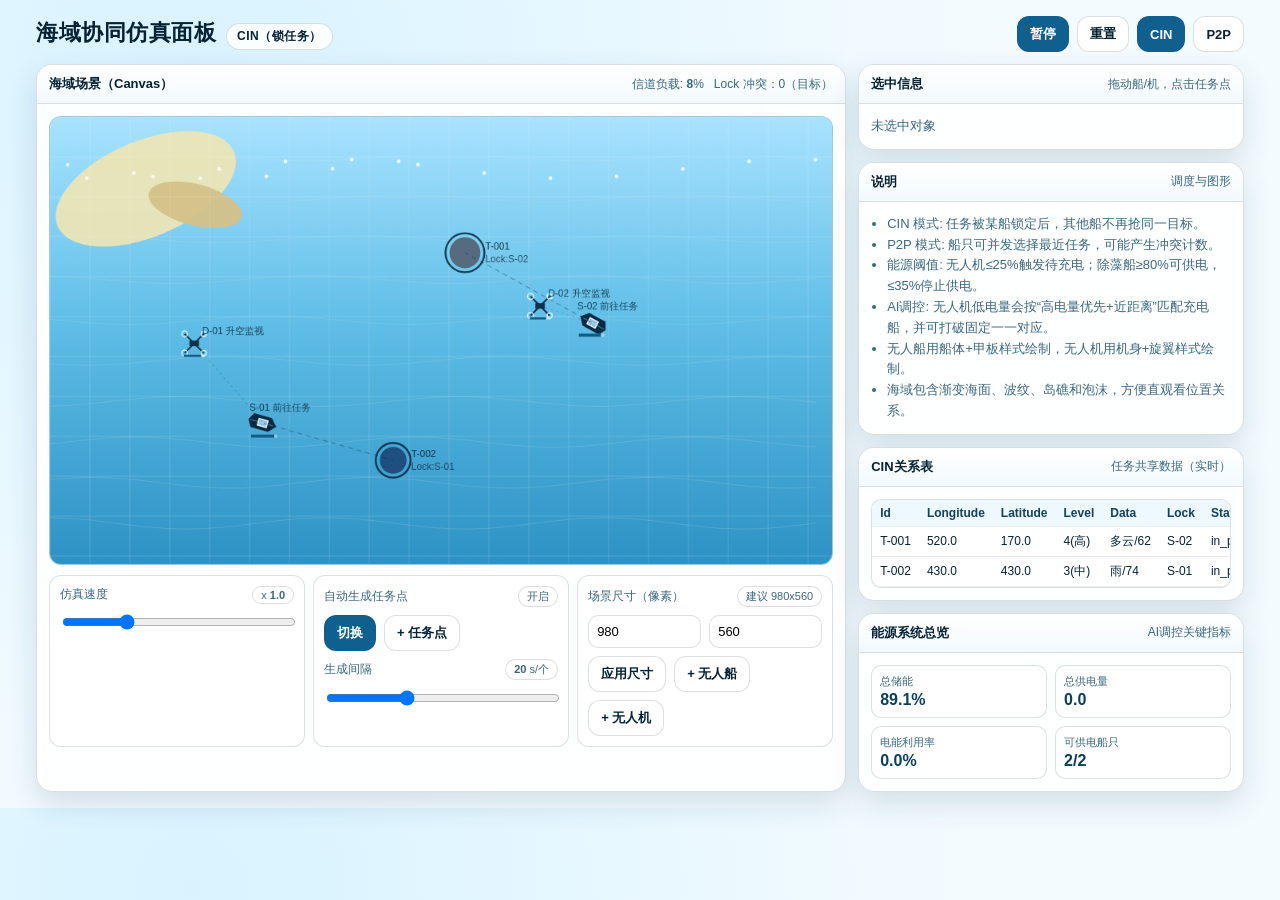
==== index.html @ eb2faadb "init" ====
﻿<!doctype html>
<html lang="zh-CN">
<head>
  <meta charset="utf-8" />
  <meta name="viewport" content="width=device-width,initial-scale=1" />
  <title>海域协同仿真面板</title>
  <style>
    :root {
      --ink: #062235;
      --muted: #3a677e;
      --line: rgba(6, 34, 53, 0.14);
      --card: rgba(255, 255, 255, 0.9);
      --bg-a: #d8f3ff;
      --bg-b: #f4fbff;
      --btn: #0f5f8f;
      --btn-hover: #0b4d74;
      --radius: 16px;
      --shadow: 0 12px 30px rgba(8, 56, 82, 0.14);
    }

    * { box-sizing: border-box; }

    body {
      margin: 0;
      color: var(--ink);
      font-family: "PingFang SC", "Microsoft YaHei", "Noto Sans SC", sans-serif;
      background: radial-gradient(circle at 15% 10%, var(--bg-a), var(--bg-b) 60%);
    }

    .wrap {
      max-width: 1240px;
      margin: 0 auto;
      padding: 16px;
    }

    .top {
      display: flex;
      flex-wrap: wrap;
      justify-content: space-between;
      align-items: center;
      gap: 10px;
      margin-bottom: 12px;
    }

    h1 {
      margin: 0;
      font-size: 22px;
      letter-spacing: 0.5px;
    }

    .badge {
      display: inline-block;
      margin-left: 10px;
      border: 1px solid var(--line);
      border-radius: 999px;
      padding: 4px 10px;
      font-size: 12px;
      background: rgba(255, 255, 255, 0.85);
    }

    .row {
      display: grid;
      grid-template-columns: minmax(0, 2.1fr) minmax(280px, 1fr);
      gap: 12px;
    }

    @media (max-width: 980px) {
      .row { grid-template-columns: 1fr; }
    }

    .card {
      background: var(--card);
      border: 1px solid var(--line);
      border-radius: var(--radius);
      box-shadow: var(--shadow);
      overflow: hidden;
      backdrop-filter: blur(4px);
    }

    .card-hd {
      padding: 10px 12px;
      border-bottom: 1px solid var(--line);
      display: flex;
      justify-content: space-between;
      align-items: center;
      gap: 8px;
      background: linear-gradient(180deg, rgba(255,255,255,0.95), rgba(240,249,255,0.85));
      font-size: 13px;
      font-weight: 700;
    }

    .small {
      font-size: 12px;
      color: var(--muted);
      display: flex;
      gap: 10px;
      flex-wrap: wrap;
      font-weight: 500;
    }

    .card-bd { padding: 12px; }

    canvas {
      width: 100%;
      height: auto;
      border-radius: 12px;
      border: 1px solid var(--line);
      display: block;
      background: #b7e8ff;
    }

    .controls {
      display: flex;
      flex-wrap: wrap;
      gap: 8px;
    }

    button {
      appearance: none;
      border: 1px solid var(--line);
      color: var(--ink);
      border-radius: 12px;
      background: #fff;
      font-size: 13px;
      font-weight: 600;
      padding: 8px 12px;
      cursor: pointer;
    }

    button.primary {
      background: var(--btn);
      color: #fff;
      border-color: transparent;
    }

    button.primary:hover { background: var(--btn-hover); }

    .grid3 {
      display: grid;
      grid-template-columns: repeat(3, minmax(0, 1fr));
      gap: 8px;
    }

    @media (max-width: 980px) {
      .grid3 { grid-template-columns: 1fr; }
    }

    .field {
      border: 1px solid var(--line);
      border-radius: 12px;
      padding: 10px;
      background: rgba(255, 255, 255, 0.7);
    }

    .field label {
      display: flex;
      justify-content: space-between;
      align-items: center;
      font-size: 12px;
      color: var(--muted);
      margin-bottom: 8px;
    }

    .pill {
      border: 1px solid var(--line);
      background: #fff;
      border-radius: 999px;
      padding: 2px 8px;
      font-size: 11px;
      color: var(--muted);
    }

    input[type="range"] { width: 100%; }

    input[type="number"] {
      width: 100%;
      border: 1px solid var(--line);
      border-radius: 10px;
      font-size: 13px;
      padding: 8px;
    }

    .kv { line-height: 1.6; font-size: 13px; }
    .muted { color: var(--muted); }
    .table-wrap {
      max-height: 260px;
      overflow: auto;
      border: 1px solid var(--line);
      border-radius: 10px;
      background: rgba(255, 255, 255, 0.85);
    }
    table {
      width: 100%;
      border-collapse: collapse;
      font-size: 12px;
    }
    th, td {
      text-align: left;
      padding: 6px 8px;
      border-bottom: 1px solid rgba(6, 34, 53, 0.08);
      white-space: nowrap;
    }
    th {
      position: sticky;
      top: 0;
      z-index: 1;
      background: #eef8ff;
      color: #12415e;
      font-weight: 700;
    }
    .metric-grid {
      display: grid;
      grid-template-columns: 1fr 1fr;
      gap: 8px;
    }
    .metric {
      border: 1px solid var(--line);
      border-radius: 10px;
      background: rgba(255, 255, 255, 0.82);
      padding: 8px;
    }
    .metric .k {
      font-size: 11px;
      color: var(--muted);
    }
    .metric .v {
      margin-top: 2px;
      font-size: 16px;
      font-weight: 700;
      color: #0a3f5e;
    }

    ul {
      margin: 0;
      padding-left: 16px;
      color: var(--muted);
      line-height: 1.6;
      font-size: 13px;
    }
  </style>
</head>

<body>
  <div class="wrap">
    <div class="top">
      <div>
        <h1>海域协同仿真面板<span id="modeBadge" class="badge">CIN（锁任务）</span></h1>
      </div>
      <div class="controls">
        <button id="btnRun" class="primary">暂停</button>
        <button id="btnReset">重置</button>
        <button id="btnCIN" class="primary">CIN</button>
        <button id="btnP2P">P2P</button>
      </div>
    </div>

    <div class="row">
      <div class="card">
        <div class="card-hd">
          <div>海域场景（Canvas）</div>
          <div class="small">
            <span>信道负载: <b id="signalLoad">0</b>%</span>
            <span id="conflictText">Lock 冲突：0（目标）</span>
          </div>
        </div>
        <div class="card-bd">
          <canvas id="cv" width="980" height="560"></canvas>

          <div style="height:10px"></div>

          <div class="grid3">
            <div class="field">
              <label><span>仿真速度</span><span class="pill">x <b id="simSpeedTxt">1.0</b></span></label>
              <input id="simSpeed" type="range" min="0.3" max="3" step="0.1" value="1" />
            </div>

            <div class="field">
              <label><span>自动生成任务点</span><span class="pill" id="autoSpawnTxt">开启</span></label>
              <div class="controls">
                <button id="btnAutoSpawn" class="primary">切换</button>
                <button id="btnAddTask">+ 任务点</button>
              </div>
              <div style="height:8px"></div>
              <label><span>生成间隔</span><span class="pill"><b id="spawnRateTxt">20</b> s/个</span></label>
              <input id="spawnRate" type="range" min="15" max="30" step="1" value="20" />
            </div>

            <div class="field">
              <label><span>场景尺寸（像素）</span><span class="pill">建议 980x560</span></label>
              <div style="display:grid;grid-template-columns:1fr 1fr;gap:8px;">
                <input id="w" type="number" min="640" max="1400" value="980" />
                <input id="h" type="number" min="380" max="900" value="560" />
              </div>
              <div style="height:8px"></div>
              <div class="controls">
                <button id="btnApplySize">应用尺寸</button>
                <button id="btnAddShip">+ 无人船</button>
                <button id="btnAddDrone">+ 无人机</button>
              </div>
            </div>
          </div>
        </div>
      </div>

      <div>
        <div class="card">
          <div class="card-hd">
            <div>选中信息</div>
            <div class="small">拖动船/机，点击任务点</div>
          </div>
          <div class="card-bd">
            <div id="selInfo" class="kv"><span class="muted">未选中对象</span></div>
          </div>
        </div>

        <div style="height:12px"></div>

        <div class="card">
          <div class="card-hd">
            <div>说明</div>
            <div class="small">调度与图形</div>
          </div>
          <div class="card-bd">
            <ul>
              <li>CIN 模式: 任务被某船锁定后，其他船不再抢同一目标。</li>
              <li>P2P 模式: 船只可并发选择最近任务，可能产生冲突计数。</li>
              <li>能源阈值: 无人机≤25%触发待充电；除藻船≥80%可供电，≤35%停止供电。</li>
              <li>AI调控: 无人机低电量会按“高电量优先+近距离”匹配充电船，并可打破固定一一对应。</li>
              <li>无人船用船体+甲板样式绘制，无人机用机身+旋翼样式绘制。</li>
              <li>海域包含渐变海面、波纹、岛礁和泡沫，方便直观看位置关系。</li>
            </ul>
          </div>
        </div>

        <div style="height:12px"></div>

        <div class="card">
          <div class="card-hd">
            <div>CIN关系表</div>
            <div class="small">任务共享数据（实时）</div>
          </div>
          <div class="card-bd">
            <div class="table-wrap">
              <table>
                <thead>
                  <tr>
                    <th>Id</th>
                    <th>Longitude</th>
                    <th>Latitude</th>
                    <th>Level</th>
                    <th>Data</th>
                    <th>Lock</th>
                    <th>Status</th>
                  </tr>
                </thead>
                <tbody id="cinTableBody"></tbody>
              </table>
            </div>
          </div>
        </div>

        <div style="height:12px"></div>

        <div class="card">
          <div class="card-hd">
            <div>能源系统总览</div>
            <div class="small">AI调控关键指标</div>
          </div>
          <div class="card-bd">
            <div class="metric-grid">
              <div class="metric">
                <div class="k">总储能</div>
                <div class="v" id="mTotalStorage">0%</div>
              </div>
              <div class="metric">
                <div class="k">总供电量</div>
                <div class="v" id="mTotalSupply">0</div>
              </div>
              <div class="metric">
                <div class="k">电能利用率</div>
                <div class="v" id="mUtilRate">0%</div>
              </div>
              <div class="metric">
                <div class="k">可供电船只</div>
                <div class="v" id="mChargeReady">0</div>
              </div>
            </div>
          </div>
        </div>
      </div>
    </div>
  </div>

<script>
(() => {
  const clamp = (v, a, b) => Math.max(a, Math.min(b, v));
  const dist = (a, b) => Math.hypot(a.x - b.x, a.y - b.y);
  const lerp = (a, b, t) => a + (b - a) * t;
  const moveToward = (pos, target, step) => {
    const d = dist(pos, target);
    if (d <= step || d === 0) return { x: target.x, y: target.y };
    const t = step / d;
    return { x: lerp(pos.x, target.x, t), y: lerp(pos.y, target.y, t) };
  };
  const uid = (p) => `${p}-${Math.random().toString(16).slice(2, 7)}`;
  const randIn = (a, b) => a + Math.random() * (b - a);
  const TASK_MIN_SERVICE_SEC = 10;
  const TASK_MAX_SERVICE_SEC = 20;
  const randomServiceDurationSec = () => randIn(TASK_MIN_SERVICE_SEC, TASK_MAX_SERVICE_SEC);
  const makeTask = (id, pos, level, data) => {
    const duration = randomServiceDurationSec();
    return {
      id,
      pos,
      level,
      data,
      lock: null,
      status: "open",
      serviceDurationSec: duration,
      serviceRemainingSec: duration
    };
  };

  const weatherPool = ["sunny", "cloudy", "rain", "storm"];
  const weatherToLabel = { sunny: "晴", cloudy: "多云", rain: "雨", storm: "风暴" };
  const levelToLabel = { 1: "低", 2: "较低", 3: "中", 4: "高", 5: "极高" };
  const pickWeather = () => weatherPool[Math.floor(randIn(0, weatherPool.length))];
  const DRONE_CHARGE_RATE = 2.2;
  const DRONE_LOW_BATTERY_THRESHOLD = 25;
  const SHIP_CHARGE_READY_THRESHOLD = 80;
  const SHIP_CHARGE_STOP_THRESHOLD = 35;

  function getDockPoint(ship, droneId) {
    const heading = ship.heading || 0;
    const hash = Array.from(droneId).reduce((acc, ch) => acc + ch.charCodeAt(0), 0);
    const slot = (hash % 3) - 1;
    const sideOffset = slot * 8;
    const backOffset = 18;
    return {
      x: ship.pos.x - Math.cos(heading) * backOffset - Math.sin(heading) * sideOffset,
      y: ship.pos.y - Math.sin(heading) * backOffset + Math.cos(heading) * sideOffset
    };
  }

  function pickChargeShip(drone, shipsList, dronesList) {
    const occupied = new Set(dronesList.filter((x) => x.state === "charging").map((x) => x.chargeShipId).filter(Boolean));
    const waiting = new Set(dronesList.filter((x) => x.state === "returning").map((x) => x.chargeShipId).filter(Boolean));

    const candidates = shipsList.filter((s) => {
      if (s.energy < SHIP_CHARGE_READY_THRESHOLD) return false;
      if (occupied.has(s.id)) return false;
      if (waiting.has(s.id) && drone.chargeShipId !== s.id) return false;
      if (s.state === "enroute" || s.state === "servicing") return false;
      return true;
    });

    const scored = candidates
      .map((s) => {
        const d = dist(drone.pos, s.pos);
        const score = s.energy * 1.6 - d * 0.2;
        return { s, score };
      })
      .sort((a, b) => b.score - a.score);

    if (scored[0]) return scored[0].s.id;
    return drone.homeShipId;
  }

  function shipStateLabel(state) {
    if (state === "servicing") return "作业中";
    if (state === "charge_waiting") return "充电等待中";
    if (state === "charging_drone") return "给无人机充电中";
    if (state === "enroute") return "前往任务";
    return "待机";
  }

  function droneStateLabel(state, battery) {
    if (state === "charging") return "充电中";
    if (state === "returning") return "低电量待充电";
    if (state === "scouting") return "升空监视";
    if (battery >= 95) return "充满升空";
    return "待机";
  }

  let running = true;
  let mode = "CIN";
  let simSpeed = 1;
  let autoSpawnTasks = true;
  let taskSpawnIntervalSec = 20;
  let worldW = 980;
  let worldH = 560;

  let ships = [
    { id: "S-01", pos: { x: 220, y: 370 }, v: 55, energy: 92, state: "idle", targetTaskId: null, heading: 0 },
    { id: "S-02", pos: { x: 720, y: 280 }, v: 52, energy: 88, state: "idle", targetTaskId: null, heading: 0 }
  ];

  let drones = [
    { id: "D-01", pos: { x: 250, y: 330 }, v: 92, battery: 84, state: "scouting", homeShipId: "S-01", chargeShipId: null, phase: Math.random() * 9 },
    { id: "D-02", pos: { x: 690, y: 240 }, v: 90, battery: 80, state: "scouting", homeShipId: "S-02", chargeShipId: null, phase: Math.random() * 9 }
  ];

  let tasks = [
    makeTask("T-001", { x: 520, y: 170 }, 4, { weather: "cloudy", hydro: 62 }),
    makeTask("T-002", { x: 430, y: 430 }, 3, { weather: "rain", hydro: 74 })
  ];

  let signalLoad = 0;
  let p2pCollisions = 0;
  let totalGeneratedEnergy = 0;
  let totalTransferToDrones = 0;
  let selected = null;
  let dragging = null;

  const cv = document.getElementById("cv");
  const ctx = cv.getContext("2d");
  const el = (id) => document.getElementById(id);

  function setMode(newMode) {
    mode = newMode;
    el("modeBadge").textContent = mode === "CIN" ? "CIN（锁任务）" : "P2P（广播）";
    el("btnCIN").classList.toggle("primary", mode === "CIN");
    el("btnP2P").classList.toggle("primary", mode === "P2P");
    updateUI();
  }

  function reset() {
    running = true;
    mode = "CIN";
    simSpeed = 1;
    autoSpawnTasks = true;
    taskSpawnIntervalSec = 20;
    p2pCollisions = 0;
    signalLoad = 0;
    totalGeneratedEnergy = 0;
    totalTransferToDrones = 0;

    ships = [
      { id: "S-01", pos: { x: 220, y: 370 }, v: 55, energy: 92, state: "idle", targetTaskId: null, heading: 0 },
      { id: "S-02", pos: { x: 720, y: 280 }, v: 52, energy: 88, state: "idle", targetTaskId: null, heading: 0 }
    ];

    drones = [
      { id: "D-01", pos: { x: 250, y: 330 }, v: 92, battery: 84, state: "scouting", homeShipId: "S-01", chargeShipId: null, phase: Math.random() * 9 },
      { id: "D-02", pos: { x: 690, y: 240 }, v: 90, battery: 80, state: "scouting", homeShipId: "S-02", chargeShipId: null, phase: Math.random() * 9 }
    ];

    tasks = [
      makeTask("T-001", { x: 520, y: 170 }, 4, { weather: "cloudy", hydro: 62 }),
      makeTask("T-002", { x: 430, y: 430 }, 3, { weather: "rain", hydro: 74 })
    ];

    selected = null;
    dragging = null;

    el("btnRun").textContent = "暂停";
    el("simSpeed").value = "1";
    el("simSpeedTxt").textContent = "1.0";
    el("spawnRate").value = "20";
    el("spawnRateTxt").textContent = "20";
    el("autoSpawnTxt").textContent = "开启";

    setMode("CIN");
    updateUI();
  }

  function cinAssign() {
    const idleShips = ships.filter((s) =>
      s.state === "idle"
      && s.energy > SHIP_CHARGE_STOP_THRESHOLD
      && !drones.some((d) => (d.state === "charging" || d.state === "returning") && d.chargeShipId === s.id)
    );
    const visibleTasks = tasks.filter((t) => t.status === "open" && t.lock === null);
    if (!idleShips.length || !visibleTasks.length) {
      signalLoad = idleShips.length ? 14 : 8;
      return;
    }

    const available = [...visibleTasks];
    for (const ship of idleShips) {
      if (!available.length) break;
      const best = available
        .map((t) => {
          const d = dist(ship.pos, t.pos);
          const weatherPenalty = t.data.weather === "storm" ? 160 : (t.data.weather === "rain" ? 55 : 0);
          const levelBonus = t.level * 28;
          return { t, score: d + weatherPenalty - levelBonus };
        })
        .sort((a, b) => a.score - b.score)[0]?.t;

      if (!best) continue;
      tasks = tasks.map((t) => t.id === best.id ? { ...t, lock: ship.id, status: "in_progress" } : t);
      ships = ships.map((s) => s.id === ship.id ? { ...s, state: "enroute", targetTaskId: best.id } : s);
      const idx = available.findIndex((v) => v.id === best.id);
      if (idx >= 0) available.splice(idx, 1);
    }

    signalLoad = clamp(22 + idleShips.length * 7, 0, 100);
  }

  function p2pAssign() {
    const idleShips = ships.filter((s) =>
      s.state === "idle"
      && s.energy > SHIP_CHARGE_STOP_THRESHOLD
      && !drones.some((d) => (d.state === "charging" || d.state === "returning") && d.chargeShipId === s.id)
    );
    const openTasks = tasks.filter((t) => t.status === "open");
    if (!idleShips.length || !openTasks.length) {
      signalLoad = 58;
      return;
    }

    let collisions = 0;
    for (const ship of idleShips) {
      const nearest = openTasks
        .map((t) => ({ t, d: dist(ship.pos, t.pos) }))
        .sort((a, b) => a.d - b.d)[0]?.t;
      if (!nearest) continue;

      const targetNow = tasks.find((t) => t.id === nearest.id);
      if (targetNow && targetNow.lock && targetNow.lock !== ship.id) collisions += 1;

      tasks = tasks.map((t) => t.id === nearest.id ? { ...t, lock: t.lock ?? ship.id, status: "in_progress" } : t);
      ships = ships.map((s) => s.id === ship.id ? { ...s, state: "enroute", targetTaskId: nearest.id } : s);
    }

    if (collisions) p2pCollisions += collisions;
    signalLoad = clamp(64 + idleShips.length * 11 + openTasks.length * 2, 0, 100);
  }

  function applySize() {
    worldW = clamp(parseInt(el("w").value || "980", 10), 640, 1400);
    worldH = clamp(parseInt(el("h").value || "560", 10), 380, 900);
    el("w").value = String(worldW);
    el("h").value = String(worldH);
    cv.width = worldW;
    cv.height = worldH;
  }

  function drawSea(nowSec) {
    const g = ctx.createLinearGradient(0, 0, 0, worldH);
    g.addColorStop(0, "#a9e3ff");
    g.addColorStop(0.45, "#61bfe8");
    g.addColorStop(1, "#2d92c4");
    ctx.fillStyle = g;
    ctx.fillRect(0, 0, worldW, worldH);

    for (let i = 0; i < 10; i += 1) {
      const y = ((i + 1) / 11) * worldH;
      ctx.beginPath();
      for (let x = 0; x <= worldW; x += 24) {
        const wave = Math.sin((x * 0.018) + nowSec * 1.4 + i) * (4 + i * 0.35);
        if (x === 0) ctx.moveTo(x, y + wave);
        else ctx.lineTo(x, y + wave);
      }
      ctx.strokeStyle = `rgba(255,255,255,${0.08 + i * 0.008})`;
      ctx.lineWidth = 1;
      ctx.stroke();
    }

    ctx.fillStyle = "rgba(240, 230, 180, 0.9)";
    ctx.beginPath();
    ctx.ellipse(120, 90, 120, 60, -0.4, 0, Math.PI * 2);
    ctx.fill();

    ctx.fillStyle = "rgba(211, 193, 137, 0.95)";
    ctx.beginPath();
    ctx.ellipse(182, 110, 60, 26, 0.25, 0, Math.PI * 2);
    ctx.fill();

    ctx.fillStyle = "rgba(255,255,255,0.8)";
    for (let i = 0; i < 18; i += 1) {
      const x = (i * 83 + nowSec * 45) % (worldW + 40) - 20;
      const y = 65 + Math.sin((i + nowSec) * 0.9) * 12;
      ctx.beginPath();
      ctx.arc(x, y, 2.4, 0, Math.PI * 2);
      ctx.fill();
    }
  }

  function drawTask(task) {
    const radius = 9 + task.level * 2.6;
    const colorByWeather = {
      sunny: "#f6b20f",
      cloudy: "#576b7f",
      rain: "#1e4f80",
      storm: "#13233a"
    };

    ctx.beginPath();
    ctx.arc(task.pos.x, task.pos.y, radius, 0, Math.PI * 2);
    ctx.fillStyle = task.status === "done" ? "#9da8b2" : colorByWeather[task.data.weather] || "#1e4f80";
    ctx.fill();

    ctx.beginPath();
    ctx.arc(task.pos.x, task.pos.y, radius + 5, 0, Math.PI * 2);
    ctx.strokeStyle = task.lock ? "rgba(3, 38, 61, 0.85)" : "rgba(3, 38, 61, 0.4)";
    ctx.lineWidth = task.lock ? 2.4 : 1.4;
    ctx.stroke();

    ctx.font = "12px 'Microsoft YaHei', sans-serif";
    ctx.fillStyle = "rgba(6, 34, 53, 0.85)";
    ctx.fillText(task.id, task.pos.x + radius + 6, task.pos.y - 4);

    if (task.lock) {
      ctx.fillStyle = "rgba(6, 34, 53, 0.7)";
      ctx.fillText(`Lock:${task.lock}`, task.pos.x + radius + 6, task.pos.y + 12);
    }

    if (selected && selected.kind === "task" && selected.id === task.id) {
      ctx.beginPath();
      ctx.arc(task.pos.x, task.pos.y, radius + 10, 0, Math.PI * 2);
      ctx.strokeStyle = "#032c45";
      ctx.lineWidth = 3;
      ctx.stroke();
    }
  }

  function drawShip(ship) {
    ctx.save();
    ctx.translate(ship.pos.x, ship.pos.y);
    ctx.rotate(ship.heading || 0);

    ctx.beginPath();
    ctx.moveTo(16, 0);
    ctx.lineTo(8, -9);
    ctx.lineTo(-15, -9);
    ctx.lineTo(-20, 0);
    ctx.lineTo(-15, 9);
    ctx.lineTo(8, 9);
    ctx.closePath();
    ctx.fillStyle = "#062b45";
    ctx.fill();

    ctx.fillStyle = "#f6f9fc";
    ctx.fillRect(-8, -5, 13, 10);
    ctx.fillStyle = "#8ac2e3";
    ctx.fillRect(-6.5, -3.5, 10, 7);

    ctx.strokeStyle = "rgba(255,255,255,0.35)";
    ctx.lineWidth = 1;
    ctx.beginPath();
    ctx.moveTo(-18, 0);
    ctx.lineTo(12, 0);
    ctx.stroke();

    ctx.restore();

    ctx.fillStyle = "rgba(4, 30, 50, 0.75)";
    ctx.font = "12px 'Microsoft YaHei', sans-serif";
    ctx.fillText(`${ship.id} ${shipStateLabel(ship.state)}`, ship.pos.x - 18, ship.pos.y - 16);

    ctx.fillStyle = "rgba(255,255,255,0.45)";
    ctx.fillRect(ship.pos.x - 16, ship.pos.y + 14, 32, 4);
    ctx.fillStyle = "#0e5d89";
    ctx.fillRect(ship.pos.x - 16, ship.pos.y + 14, 32 * (ship.energy / 100), 4);

    if (selected && selected.kind === "ship" && selected.id === ship.id) {
      ctx.strokeStyle = "#032c45";
      ctx.lineWidth = 3;
      ctx.strokeRect(ship.pos.x - 24, ship.pos.y - 16, 48, 32);
    }

    if (ship.targetTaskId) {
      const t = tasks.find((x) => x.id === ship.targetTaskId);
      if (t) {
        ctx.setLineDash([6, 5]);
        ctx.beginPath();
        ctx.moveTo(ship.pos.x, ship.pos.y);
        ctx.lineTo(t.pos.x, t.pos.y);
        ctx.strokeStyle = "rgba(5, 42, 66, 0.35)";
        ctx.lineWidth = 1.2;
        ctx.stroke();
        ctx.setLineDash([]);
      }
    }
  }

  function drawDrone(drone, nowSec) {
    const rotorPhase = nowSec * 24 + drone.phase;
    ctx.save();
    ctx.translate(drone.pos.x, drone.pos.y);

    ctx.fillStyle = "#12344f";
    ctx.fillRect(-6, -3.5, 12, 7);

    const armLen = 12;
    ctx.strokeStyle = "#113049";
    ctx.lineWidth = 2;
    ctx.beginPath();
    ctx.moveTo(-armLen, -armLen);
    ctx.lineTo(armLen, armLen);
    ctx.moveTo(armLen, -armLen);
    ctx.lineTo(-armLen, armLen);
    ctx.stroke();

    ctx.strokeStyle = "rgba(245, 251, 255, 0.8)";
    ctx.lineWidth = 1.5;
    for (const p of [[-armLen,-armLen],[armLen,-armLen],[-armLen,armLen],[armLen,armLen]]) {
      ctx.beginPath();
      const r = 4 + Math.sin(rotorPhase + p[0]) * 0.8;
      ctx.arc(p[0], p[1], Math.abs(r), 0, Math.PI * 2);
      ctx.stroke();
    }

    ctx.restore();

    ctx.fillStyle = "rgba(4, 30, 50, 0.75)";
    ctx.font = "12px 'Microsoft YaHei', sans-serif";
    ctx.fillText(`${drone.id} ${droneStateLabel(drone.state, drone.battery)}`, drone.pos.x + 10, drone.pos.y - 12);

    ctx.fillStyle = "rgba(255,255,255,0.45)";
    ctx.fillRect(drone.pos.x - 13, drone.pos.y + 14, 26, 3);
    ctx.fillStyle = "#0e5d89";
    ctx.fillRect(drone.pos.x - 13, drone.pos.y + 14, 26 * (drone.battery / 100), 3);

    if (selected && selected.kind === "drone" && selected.id === drone.id) {
      ctx.beginPath();
      ctx.arc(drone.pos.x, drone.pos.y, 17, 0, Math.PI * 2);
      ctx.strokeStyle = "#032c45";
      ctx.lineWidth = 3;
      ctx.stroke();
    }

    const linkShip = ships.find((s) => s.id === (drone.chargeShipId || drone.homeShipId));
    if (linkShip) {
      ctx.setLineDash([3, 4]);
      ctx.beginPath();
      ctx.moveTo(drone.pos.x, drone.pos.y);
      ctx.lineTo(linkShip.pos.x, linkShip.pos.y);
      ctx.strokeStyle = "rgba(6, 45, 69, 0.2)";
      ctx.stroke();
      ctx.setLineDash([]);
    }
  }

  function draw(now) {
    const sec = now * 0.001;
    ctx.clearRect(0, 0, worldW, worldH);

    drawSea(sec);

    ctx.strokeStyle = "rgba(255,255,255,0.16)";
    ctx.lineWidth = 1;
    for (let x = 0; x <= worldW; x += 50) {
      ctx.beginPath();
      ctx.moveTo(x, 0);
      ctx.lineTo(x, worldH);
      ctx.stroke();
    }
    for (let y = 0; y <= worldH; y += 50) {
      ctx.beginPath();
      ctx.moveTo(0, y);
      ctx.lineTo(worldW, y);
      ctx.stroke();
    }

    tasks.forEach(drawTask);
    ships.forEach(drawShip);
    drones.forEach((d) => drawDrone(d, sec));
  }

  function pickEntity(p) {
    for (const s of ships) {
      if (Math.abs(p.x - s.pos.x) <= 24 && Math.abs(p.y - s.pos.y) <= 16) return { kind: "ship", id: s.id };
    }
    for (const d of drones) {
      if (dist(p, d.pos) <= 17) return { kind: "drone", id: d.id };
    }
    for (const t of tasks) {
      const r = 9 + t.level * 2.6;
      if (dist(p, t.pos) <= r + 8) return { kind: "task", id: t.id };
    }
    return null;
  }

  function canvasToWorld(e) {
    const r = cv.getBoundingClientRect();
    // Convert from CSS pixels to canvas pixels so picking works even when canvas is scaled.
    const scaleX = cv.width / r.width;
    const scaleY = cv.height / r.height;
    return {
      x: (e.clientX - r.left) * scaleX,
      y: (e.clientY - r.top) * scaleY
    };
  }

  function updateSelInfo() {
    const box = el("selInfo");
    if (!selected) {
      box.innerHTML = '<span class="muted">未选中对象</span>';
      return;
    }

    if (selected.kind === "ship") {
      const s = ships.find((x) => x.id === selected.id);
      if (!s) return;
      const chargeBand = s.energy >= SHIP_CHARGE_READY_THRESHOLD ? "可充电" : (s.energy <= SHIP_CHARGE_STOP_THRESHOLD ? "不可充电" : "正常");
      box.innerHTML = `<div><b>无人船 ${s.id}</b> <span class="pill">${shipStateLabel(s.state)}</span></div>
        <div>状态: ${shipStateLabel(s.state)}</div>
        <div>储能: <b>${Math.round(s.energy)}%</b>（${chargeBand}）</div>
        <div>速度: ${s.v.toFixed(0)} px/s</div>
        <div>目标任务: ${s.targetTaskId || "-"}</div>`;
      return;
    }

    if (selected.kind === "drone") {
      const d = drones.find((x) => x.id === selected.id);
      if (!d) return;
      const batteryBand = d.battery <= DRONE_LOW_BATTERY_THRESHOLD ? "低电量" : "正常";
      box.innerHTML = `<div><b>无人机 ${d.id}</b> <span class="pill">${droneStateLabel(d.state, d.battery)}</span></div>
        <div>状态: ${droneStateLabel(d.state, d.battery)}</div>
        <div>电量: <b>${Math.round(d.battery)}%</b>（${batteryBand}）</div>
        <div>速度: ${d.v.toFixed(0)} px/s</div>
        <div>归属船只: ${d.homeShipId || "-"}</div>
        <div>充电目标船: ${d.chargeShipId || "-"}</div>`;
      return;
    }

    const t = tasks.find((x) => x.id === selected.id);
    if (!t) return;
    box.innerHTML = `<div><b>任务点 ${t.id}</b> <span class="pill">${t.status}</span></div>
      <div>等级: <b>${t.level}</b> (${levelToLabel[t.level]})</div>
      <div>天气: ${weatherToLabel[t.data.weather]}</div>
      <div>水文: ${t.data.hydro}</div>
      <div>Lock: <b>${t.lock || "无"}</b></div>`;
  }

  function renderCinTable() {
    const body = el("cinTableBody");
    if (!body) return;

    const rows = tasks
      .slice()
      .sort((a, b) => {
        if (a.status === b.status) return a.id < b.id ? -1 : 1;
        if (a.status === "open") return -1;
        if (b.status === "open") return 1;
        if (a.status === "in_progress") return -1;
        if (b.status === "in_progress") return 1;
        return 0;
      })
      .slice(0, 30)
      .map((t) => {
        const level = `${t.level}(${levelToLabel[t.level]})`;
        const data = `${weatherToLabel[t.data.weather]}/${t.data.hydro}`;
        const lock = t.lock || "-";
        return `<tr>
          <td>${t.id}</td>
          <td>${t.pos.x.toFixed(1)}</td>
          <td>${t.pos.y.toFixed(1)}</td>
          <td>${level}</td>
          <td>${data}</td>
          <td>${lock}</td>
          <td>${t.status}</td>
        </tr>`;
      })
      .join("");

    body.innerHTML = rows || `<tr><td colspan="7" class="muted">暂无任务数据</td></tr>`;
  }

  function updateUI() {
    el("btnRun").textContent = running ? "暂停" : "运行";
    el("signalLoad").textContent = String(Math.round(signalLoad));
    el("conflictText").textContent = mode === "P2P" ? `冲突计数: ${p2pCollisions}` : "Lock 冲突：0（目标）";
    el("autoSpawnTxt").textContent = autoSpawnTasks ? "开启" : "关闭";
    const totalStorage = ships.reduce((acc, s) => acc + s.energy, 0);
    const avgStorage = ships.length ? totalStorage / ships.length : 0;
    const utilRate = totalGeneratedEnergy > 0 ? (totalTransferToDrones / totalGeneratedEnergy) * 100 : 0;
    const chargeReadyCount = ships.filter((s) => s.energy >= SHIP_CHARGE_READY_THRESHOLD).length;
    el("mTotalStorage").textContent = `${avgStorage.toFixed(1)}%`;
    el("mTotalSupply").textContent = totalTransferToDrones.toFixed(1);
    el("mUtilRate").textContent = `${clamp(utilRate, 0, 180).toFixed(1)}%`;
    el("mChargeReady").textContent = `${chargeReadyCount}/${ships.length}`;
    updateSelInfo();
    renderCinTable();
  }

  let lastT = performance.now();

  function step(now) {
    const dt = clamp((now - lastT) / 1000, 0, 0.06) * simSpeed;
    lastT = now;

    if (running) {
      if (autoSpawnTasks) {
        const spawnRate = 1 / taskSpawnIntervalSec;
        const p = 1 - Math.exp(-spawnRate * dt);
        if (Math.random() < p) {
          tasks.unshift(
            makeTask(
              uid("T"),
              { x: randIn(80, worldW - 80), y: randIn(80, worldH - 80) },
              clamp(Math.round(randIn(1, 5)), 1, 5),
              { weather: pickWeather(), hydro: Math.round(randIn(35, 92)) }
            )
          );
          tasks = tasks.slice(0, 40);
        }
      }

      if (mode === "CIN") cinAssign();
      else p2pAssign();

      const waitingShipIds = new Set(drones.filter((d) => d.state === "returning" && d.chargeShipId).map((d) => d.chargeShipId));

      ships = ships.map((s) => {
        let energy = s.energy;
        let state = s.state;
        let targetTaskId = s.targetTaskId;
        let nextPos = s.pos;
        let heading = s.heading || 0;

        if (state === "enroute" && targetTaskId) {
          const target = tasks.find((t) => t.id === targetTaskId);
          if (!target) return { ...s, state: "idle", targetTaskId: null };

          nextPos = moveToward(s.pos, target.pos, s.v * dt);
          heading = Math.atan2(target.pos.y - s.pos.y, target.pos.x - s.pos.x);
          energy = clamp(energy - dt * 1.0, 0, 100);
          if (dist(nextPos, target.pos) < 2.5) state = "servicing";
          return { ...s, pos: nextPos, state, energy, targetTaskId, heading };
        }

        if (state === "servicing" && targetTaskId) {
          const currentTask = tasks.find((t) => t.id === targetTaskId);
          if (!currentTask) return { ...s, state: "idle", targetTaskId: null };

          // Algae recovery power generation while mining.
          const prevEnergy = energy;
          energy = clamp(energy + dt * 1.4, 0, 100);
          totalGeneratedEnergy += Math.max(0, energy - prevEnergy);
          const nextRemaining = Math.max(0, (currentTask.serviceRemainingSec ?? 12) - dt);
          tasks = tasks.map((t) => t.id === targetTaskId ? { ...t, serviceRemainingSec: nextRemaining } : t);

          if (nextRemaining <= 0) {
            tasks = tasks.map((t) => t.id === targetTaskId ? { ...t, status: "done", lock: null } : t);
            state = "idle";
            targetTaskId = null;
          }
          return { ...s, state, energy, targetTaskId, heading };
        }

        const chargingDrone = drones.some((d) => d.state === "charging" && d.chargeShipId === s.id);
        const waitingDrone = waitingShipIds.has(s.id);
        const idleDrain = chargingDrone ? 1.1 : 0.18;
        energy = clamp(energy - dt * idleDrain, 0, 100);
        state = chargingDrone ? "charging_drone" : (waitingDrone ? "charge_waiting" : "idle");
        return { ...s, energy, state, targetTaskId, heading };
      });

      drones = drones.map((d) => {
        let battery = d.battery;
        let state = d.state;
        let pos = d.pos;
        let chargeShipId = d.chargeShipId;

        const drainRate = state === "scouting" ? 1.15 : (state === "charging" ? 0.18 : 0.72);
        battery = clamp(battery - dt * drainRate, 0, 100);
        if (battery <= DRONE_LOW_BATTERY_THRESHOLD && state !== "charging") {
          state = "returning";
          chargeShipId = pickChargeShip(d, ships, drones);
        }

        if (state === "scouting") {
          const t = now * 0.001 + d.phase;
          const target = {
            x: clamp(d.pos.x + Math.cos(t * 1.1) * 20, 24, worldW - 24),
            y: clamp(d.pos.y + Math.sin(t * 1.3) * 14, 24, worldH - 24)
          };
          pos = moveToward(d.pos, target, d.v * dt);

          const near = tasks.find((task) => task.status === "open" && dist(task.pos, pos) < 74);
          if (near && Math.random() < (1 - Math.exp(-0.24 * dt))) {
            tasks = tasks.map((task) => {
              if (task.id !== near.id) return task;
              return {
                ...task,
                level: clamp(task.level + (Math.random() < 0.33 ? 1 : 0), 1, 5),
                data: {
                  weather: Math.random() < 0.1 ? "storm" : task.data.weather,
                  hydro: clamp(task.data.hydro + Math.round(randIn(-3, 4)), 0, 100)
                }
              };
            });
          }

          return { ...d, pos, battery, state, chargeShipId: null };
        }

        if (state === "returning") {
          if (!chargeShipId) chargeShipId = pickChargeShip(d, ships, drones);
          let chargeShip = ships.find((s) => s.id === chargeShipId);
          if (chargeShip && (chargeShip.energy < SHIP_CHARGE_STOP_THRESHOLD || chargeShip.state === "enroute" || chargeShip.state === "servicing")) {
            chargeShipId = pickChargeShip(d, ships, drones);
            chargeShip = ships.find((s) => s.id === chargeShipId);
          }
          if (!chargeShip) return { ...d, battery, state: "idle", chargeShipId: null };

          const dock = getDockPoint(chargeShip, d.id);
          pos = moveToward(d.pos, dock, d.v * dt);
          const shipCanDock = !chargeShip.targetTaskId
            && (chargeShip.state === "idle" || chargeShip.state === "charge_waiting" || chargeShip.state === "charging_drone")
            && chargeShip.energy >= SHIP_CHARGE_STOP_THRESHOLD;
          if (shipCanDock && dist(pos, dock) < 5) {
            state = "charging";
            pos = dock;
          }
          return { ...d, pos, battery, state, chargeShipId };
        }

        if (state === "charging") {
          const chargeShip = ships.find((s) => s.id === chargeShipId);
          if (!chargeShip) return { ...d, battery, state: "idle", chargeShipId: null };

          const dock = getDockPoint(chargeShip, d.id);
          pos = dock;

          const availableFromShip = Math.max(0, chargeShip.energy - SHIP_CHARGE_STOP_THRESHOLD);
          const batteryNeed = Math.max(0, 100 - battery);
          const maxDroneGainFromShip = availableFromShip * 5;
          const urgencyBoost = battery <= 12 ? 1.55 : (battery <= DRONE_LOW_BATTERY_THRESHOLD ? 1.25 : 1.0);
          const adaptiveRate = DRONE_CHARGE_RATE * urgencyBoost;
          const transfer = Math.min(adaptiveRate * dt, maxDroneGainFromShip, batteryNeed);

          if (transfer > 0) {
            battery = clamp(battery + transfer, 0, 100);
            const shipCost = transfer / 5;
            totalTransferToDrones += transfer;
            ships = ships.map((s) => s.id === chargeShip.id ? { ...s, energy: clamp(s.energy - shipCost, 0, 100) } : s);
          }

          if (battery >= 95) state = "scouting";
          if (transfer <= 0 && battery < 95) {
            state = "returning";
            chargeShipId = pickChargeShip(d, ships, drones);
          }
          if (state === "scouting") chargeShipId = null;
          return { ...d, pos, battery, state, chargeShipId };
        }

        battery = clamp(battery - dt * 0.2, 0, 100);
        if (battery >= 60) {
          state = "scouting";
          chargeShipId = null;
        }
        return { ...d, battery, state, chargeShipId };
      });
    }

    draw(now);
    updateUI();
    requestAnimationFrame(step);
  }

  cv.addEventListener("mousedown", (e) => {
    const p = canvasToWorld(e);
    selected = pickEntity(p);
    if (selected && selected.kind === "ship") {
      const s = ships.find((x) => x.id === selected.id);
      if (s) dragging = { kind: "ship", id: s.id, dx: p.x - s.pos.x, dy: p.y - s.pos.y };
    }
    if (selected && selected.kind === "drone") {
      const d = drones.find((x) => x.id === selected.id);
      if (d) dragging = { kind: "drone", id: d.id, dx: p.x - d.pos.x, dy: p.y - d.pos.y };
    }
    updateSelInfo();
  });

  window.addEventListener("mousemove", (e) => {
    if (!dragging) return;
    const p = canvasToWorld(e);
    const next = { x: clamp(p.x - dragging.dx, 20, worldW - 20), y: clamp(p.y - dragging.dy, 20, worldH - 20) };
    if (dragging.kind === "ship") ships = ships.map((s) => s.id === dragging.id ? { ...s, pos: next } : s);
    if (dragging.kind === "drone") drones = drones.map((d) => d.id === dragging.id ? { ...d, pos: next } : d);
  });

  window.addEventListener("mouseup", () => { dragging = null; });

  el("btnRun").onclick = () => { running = !running; updateUI(); };
  el("btnReset").onclick = reset;
  el("btnCIN").onclick = () => setMode("CIN");
  el("btnP2P").onclick = () => setMode("P2P");

  el("btnAutoSpawn").onclick = () => {
    autoSpawnTasks = !autoSpawnTasks;
    updateUI();
  };

  el("btnAddTask").onclick = () => {
    tasks.unshift(
      makeTask(
        uid("T"),
        { x: randIn(80, worldW - 80), y: randIn(80, worldH - 80) },
        clamp(Math.round(randIn(1, 5)), 1, 5),
        { weather: pickWeather(), hydro: Math.round(randIn(35, 92)) }
      )
    );
    tasks = tasks.slice(0, 40);
  };

  el("btnAddShip").onclick = () => {
    const id = `S-${String(ships.length + 1).padStart(2, "0")}`;
    ships.push({
      id,
      pos: { x: randIn(120, worldW - 120), y: randIn(120, worldH - 120) },
      v: Math.round(randIn(45, 60)),
      energy: Math.round(randIn(72, 95)),
      state: "idle",
      targetTaskId: null,
      heading: 0
    });
  };

  el("btnAddDrone").onclick = () => {
    const id = `D-${String(drones.length + 1).padStart(2, "0")}`;
    drones.push({
      id,
      pos: { x: randIn(120, worldW - 120), y: randIn(120, worldH - 120) },
      v: Math.round(randIn(88, 96)),
      battery: Math.round(randIn(62, 95)),
      state: "scouting",
      homeShipId: ships[0] ? ships[0].id : null,
      chargeShipId: null,
      phase: Math.random() * 9
    });
  };


  el("simSpeed").oninput = (e) => {
    simSpeed = parseFloat(e.target.value);
    el("simSpeedTxt").textContent = simSpeed.toFixed(1);
  };

  el("spawnRate").oninput = (e) => {
    taskSpawnIntervalSec = parseFloat(e.target.value);
    el("spawnRateTxt").textContent = taskSpawnIntervalSec.toFixed(0);
  };

  el("btnApplySize").onclick = applySize;

  applySize();
  setMode("CIN");
  updateUI();
  draw(performance.now());
  requestAnimationFrame(step);
})();
</script>
</body>
</html>
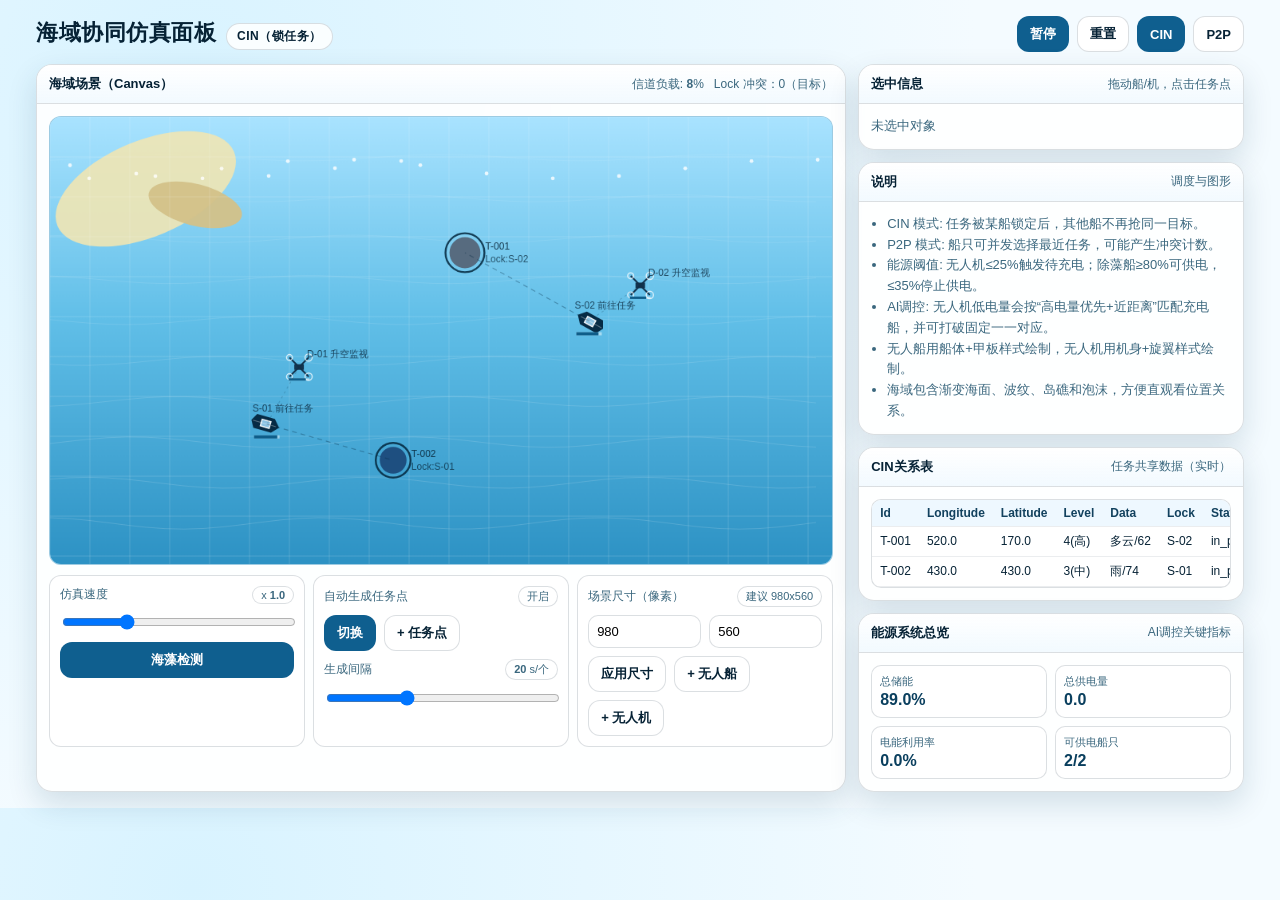
==== commit e19f25d4: "init" ====
--- a/index.html
+++ b/index.html
@@ -272,6 +272,10 @@
             <div class="field">
               <label><span>仿真速度</span><span class="pill">x <b id="simSpeedTxt">1.0</b></span></label>
               <input id="simSpeed" type="range" min="0.3" max="3" step="0.1" value="1" />
+              <div style="height:8px"></div>
+              <a href="/detect" style="text-decoration:none;display:block;">
+                <button class="primary" style="width:100%">海藻检测</button>
+              </a>
             </div>
 
             <div class="field">
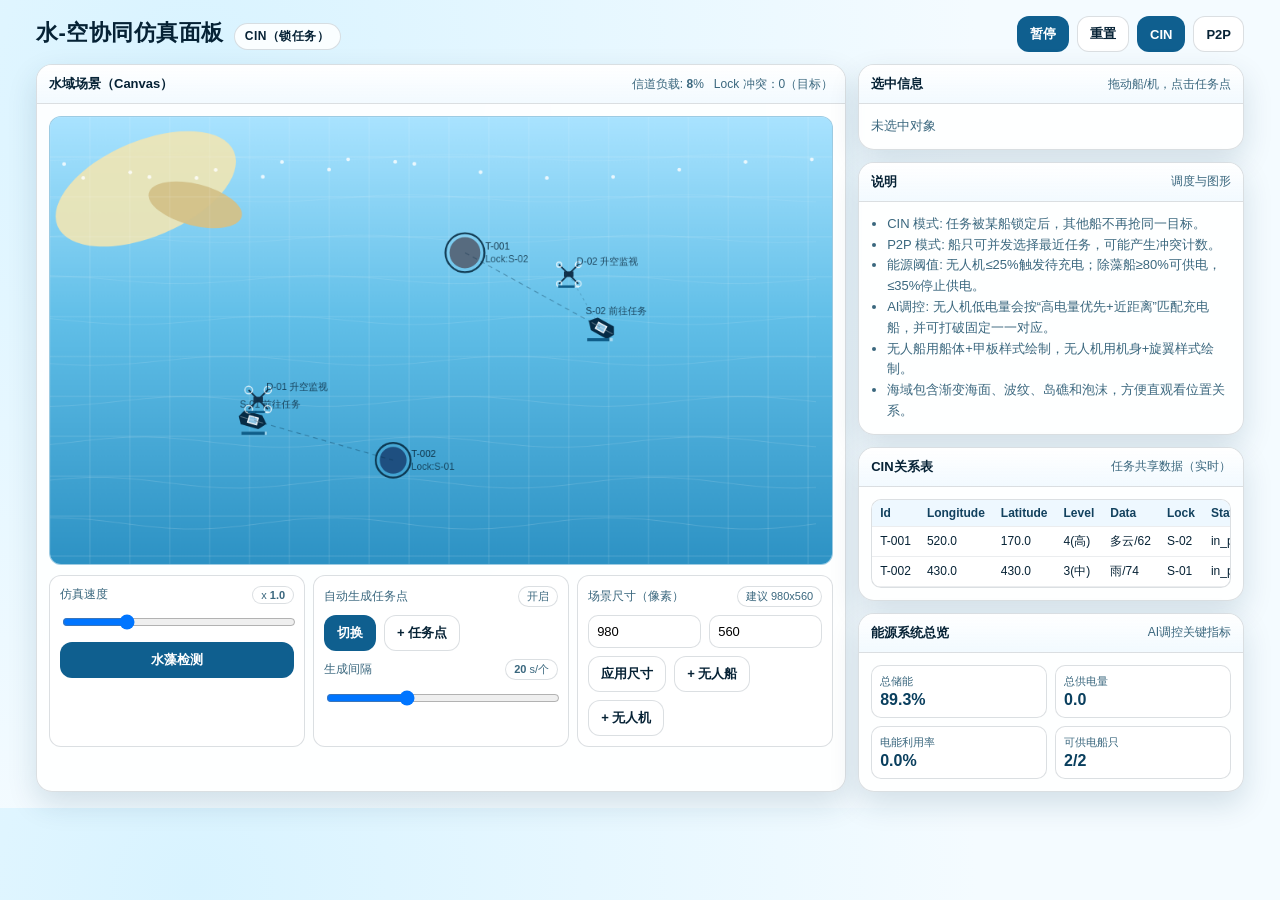
==== commit 4a73a041: "modify" ====
--- a/index.html
+++ b/index.html
@@ -3,7 +3,7 @@
 <head>
   <meta charset="utf-8" />
   <meta name="viewport" content="width=device-width,initial-scale=1" />
-  <title>海域协同仿真面板</title>
+  <title>水-空协同仿真面板</title>
   <style>
     :root {
       --ink: #062235;
@@ -244,7 +244,7 @@
   <div class="wrap">
     <div class="top">
       <div>
-        <h1>海域协同仿真面板<span id="modeBadge" class="badge">CIN（锁任务）</span></h1>
+        <h1>水-空协同仿真面板<span id="modeBadge" class="badge">CIN（锁任务）</span></h1>
       </div>
       <div class="controls">
         <button id="btnRun" class="primary">暂停</button>
@@ -257,7 +257,7 @@
     <div class="row">
       <div class="card">
         <div class="card-hd">
-          <div>海域场景（Canvas）</div>
+          <div>水域场景（Canvas）</div>
           <div class="small">
             <span>信道负载: <b id="signalLoad">0</b>%</span>
             <span id="conflictText">Lock 冲突：0（目标）</span>
@@ -274,7 +274,7 @@
               <input id="simSpeed" type="range" min="0.3" max="3" step="0.1" value="1" />
               <div style="height:8px"></div>
               <a href="/detect" style="text-decoration:none;display:block;">
-                <button class="primary" style="width:100%">海藻检测</button>
+                <button class="primary" style="width:100%">水藻检测</button>
               </a>
             </div>
 
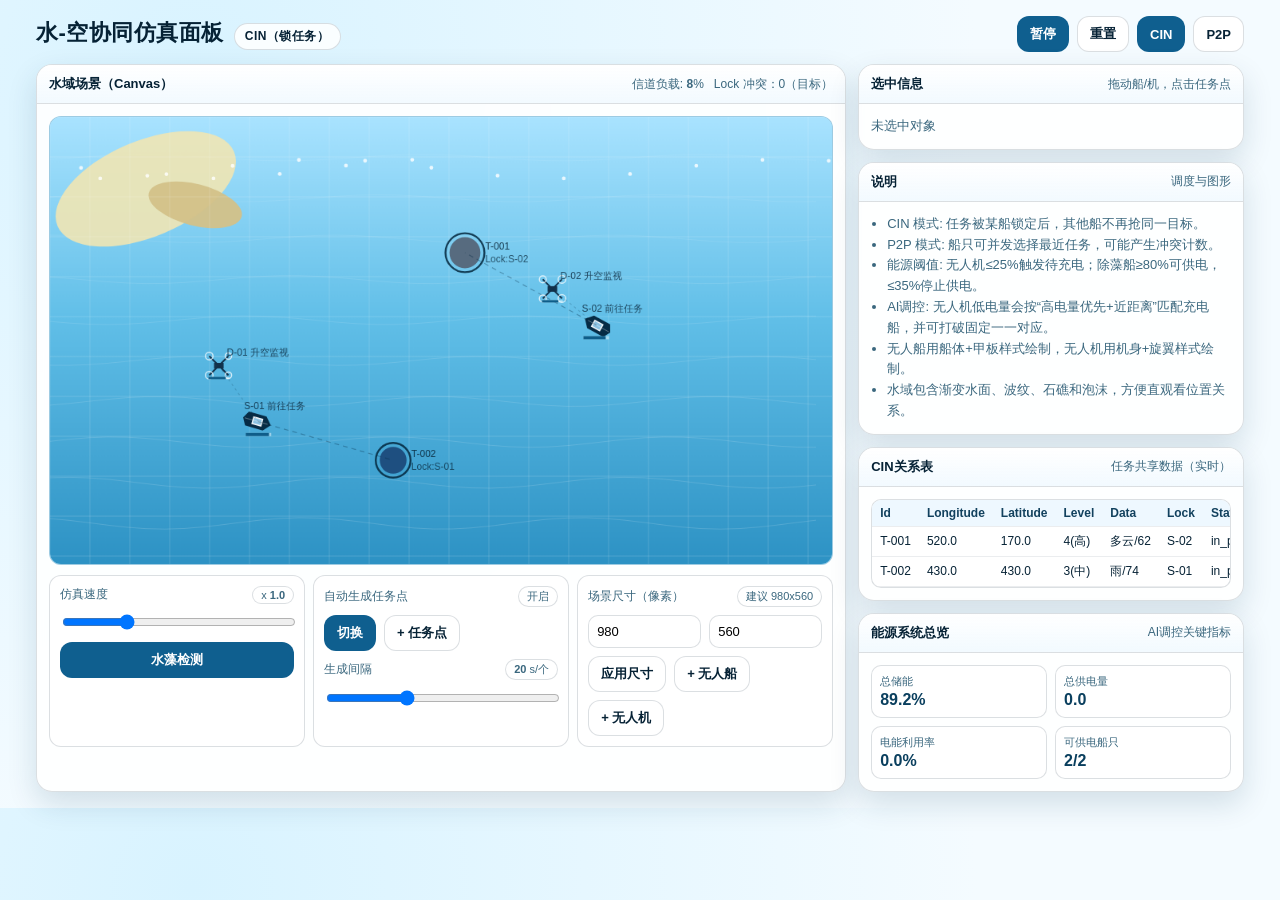
==== commit 531e4144: "modify" ====
--- a/index.html
+++ b/index.html
@@ -331,7 +331,7 @@
               <li>能源阈值: 无人机≤25%触发待充电；除藻船≥80%可供电，≤35%停止供电。</li>
               <li>AI调控: 无人机低电量会按“高电量优先+近距离”匹配充电船，并可打破固定一一对应。</li>
               <li>无人船用船体+甲板样式绘制，无人机用机身+旋翼样式绘制。</li>
-              <li>海域包含渐变海面、波纹、岛礁和泡沫，方便直观看位置关系。</li>
+              <li>水域包含渐变水面、波纹、石礁和泡沫，方便直观看位置关系。</li>
             </ul>
           </div>
         </div>
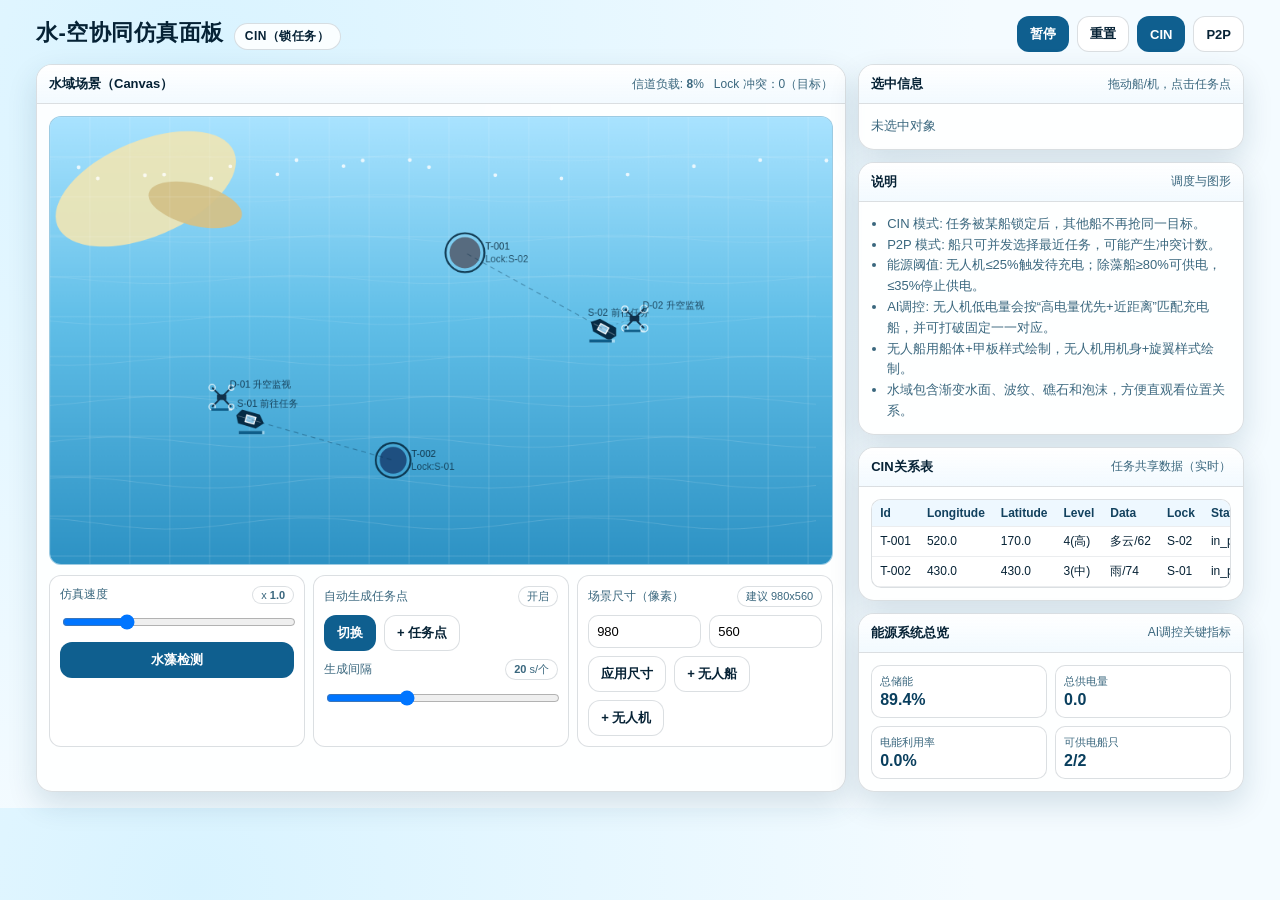
==== commit c5401326: "modify" ====
--- a/index.html
+++ b/index.html
@@ -331,7 +331,7 @@
               <li>能源阈值: 无人机≤25%触发待充电；除藻船≥80%可供电，≤35%停止供电。</li>
               <li>AI调控: 无人机低电量会按“高电量优先+近距离”匹配充电船，并可打破固定一一对应。</li>
               <li>无人船用船体+甲板样式绘制，无人机用机身+旋翼样式绘制。</li>
-              <li>水域包含渐变水面、波纹、石礁和泡沫，方便直观看位置关系。</li>
+              <li>水域包含渐变水面、波纹、礁石和泡沫，方便直观看位置关系。</li>
             </ul>
           </div>
         </div>
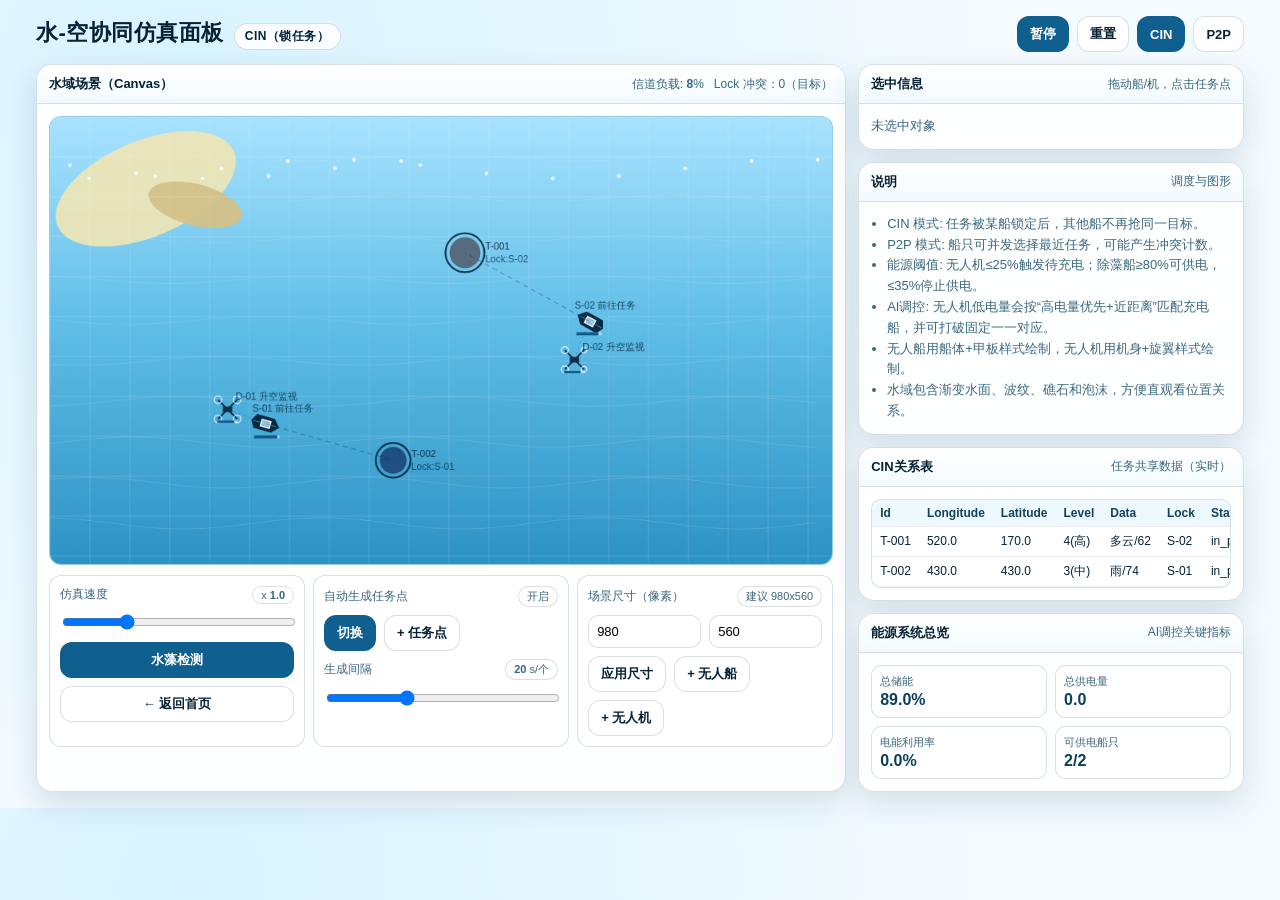
==== commit 3d155b03: "modify" ====
--- a/index.html
+++ b/index.html
@@ -275,6 +275,10 @@
               <div style="height:8px"></div>
               <a href="/detect" style="text-decoration:none;display:block;">
                 <button class="primary" style="width:100%">水藻检测</button>
+              </a>
+              <div style="height:8px"></div>
+              <a href="/" style="text-decoration:none;display:block;">
+                <button style="width:100%">← 返回首页</button>
               </a>
             </div>
 
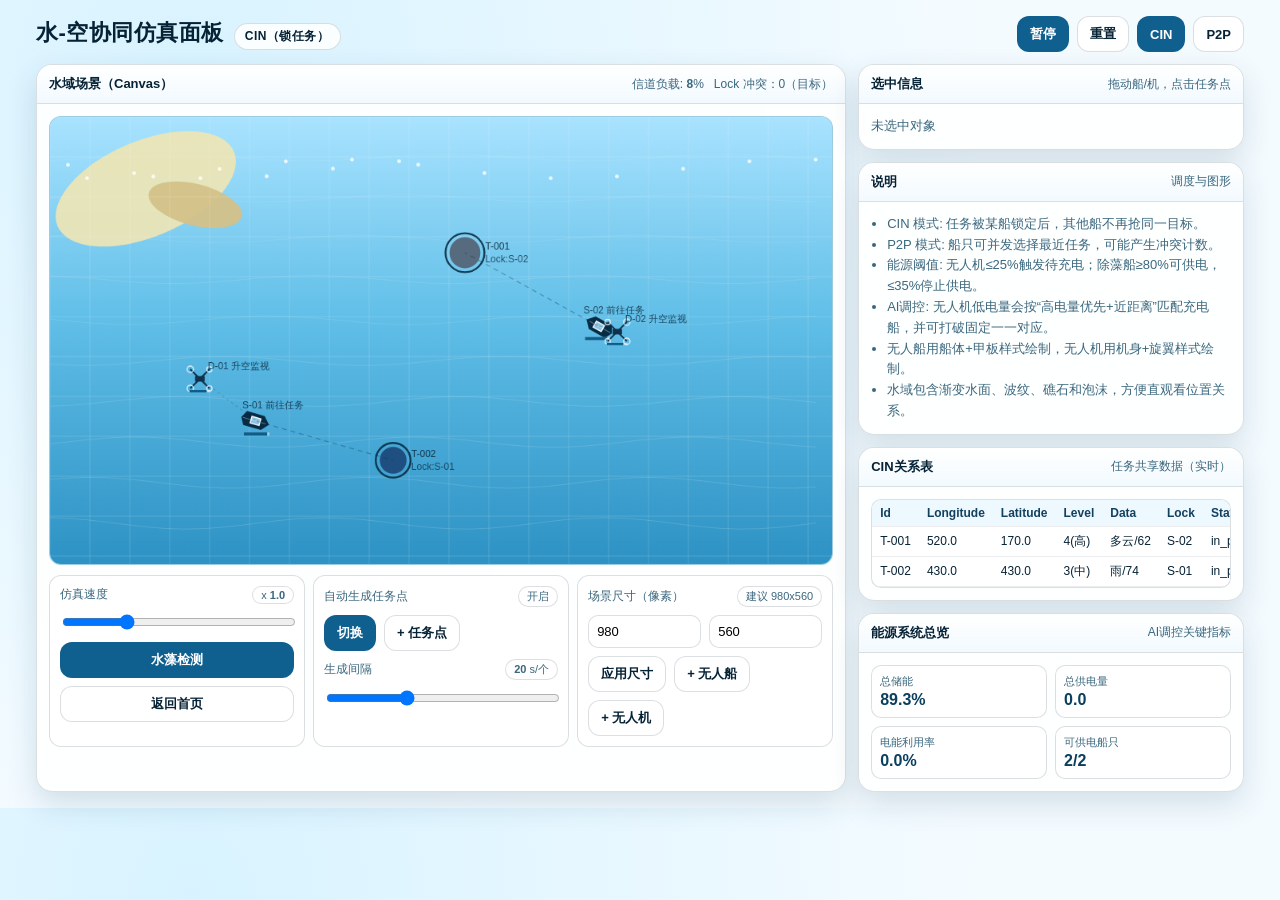
==== commit 3505db08: "modify" ====
--- a/index.html
+++ b/index.html
@@ -278,7 +278,7 @@
               </a>
               <div style="height:8px"></div>
               <a href="/" style="text-decoration:none;display:block;">
-                <button style="width:100%">← 返回首页</button>
+                <button style="width:100%">返回首页</button>
               </a>
             </div>
 
